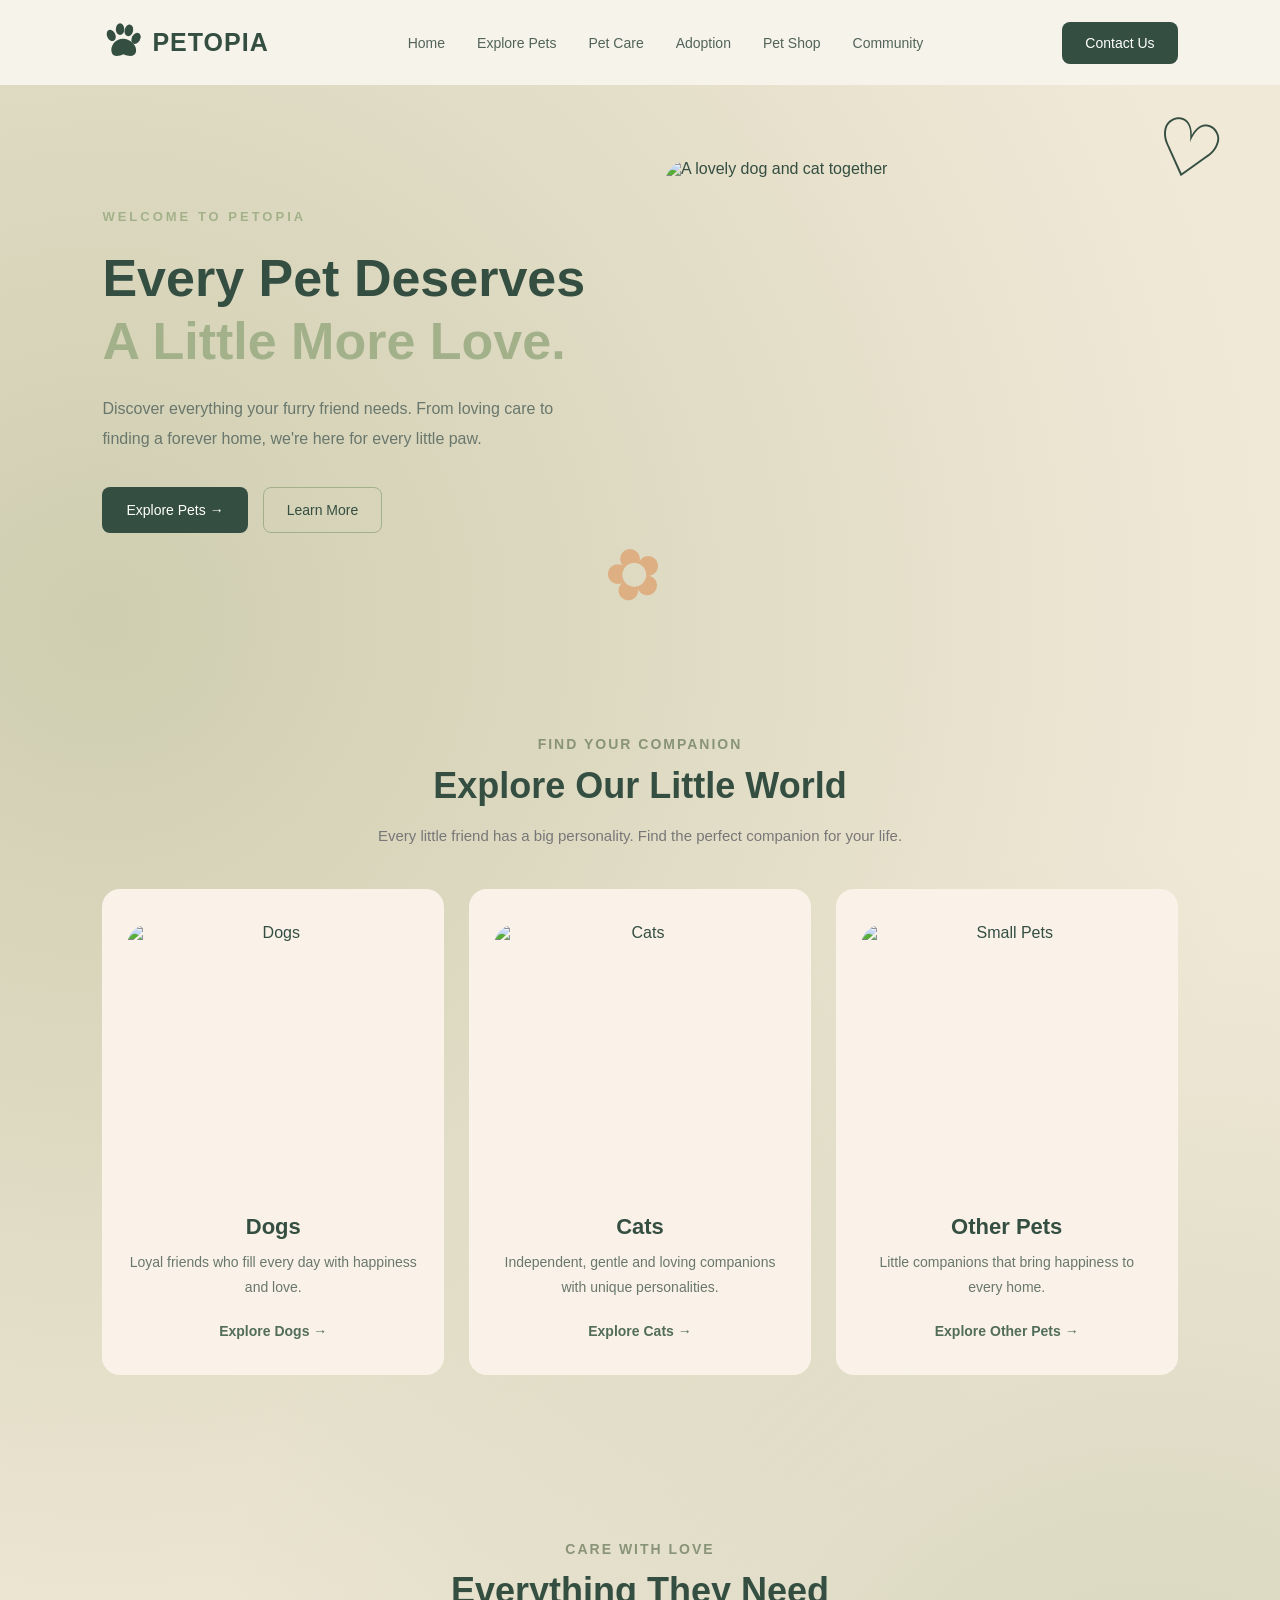
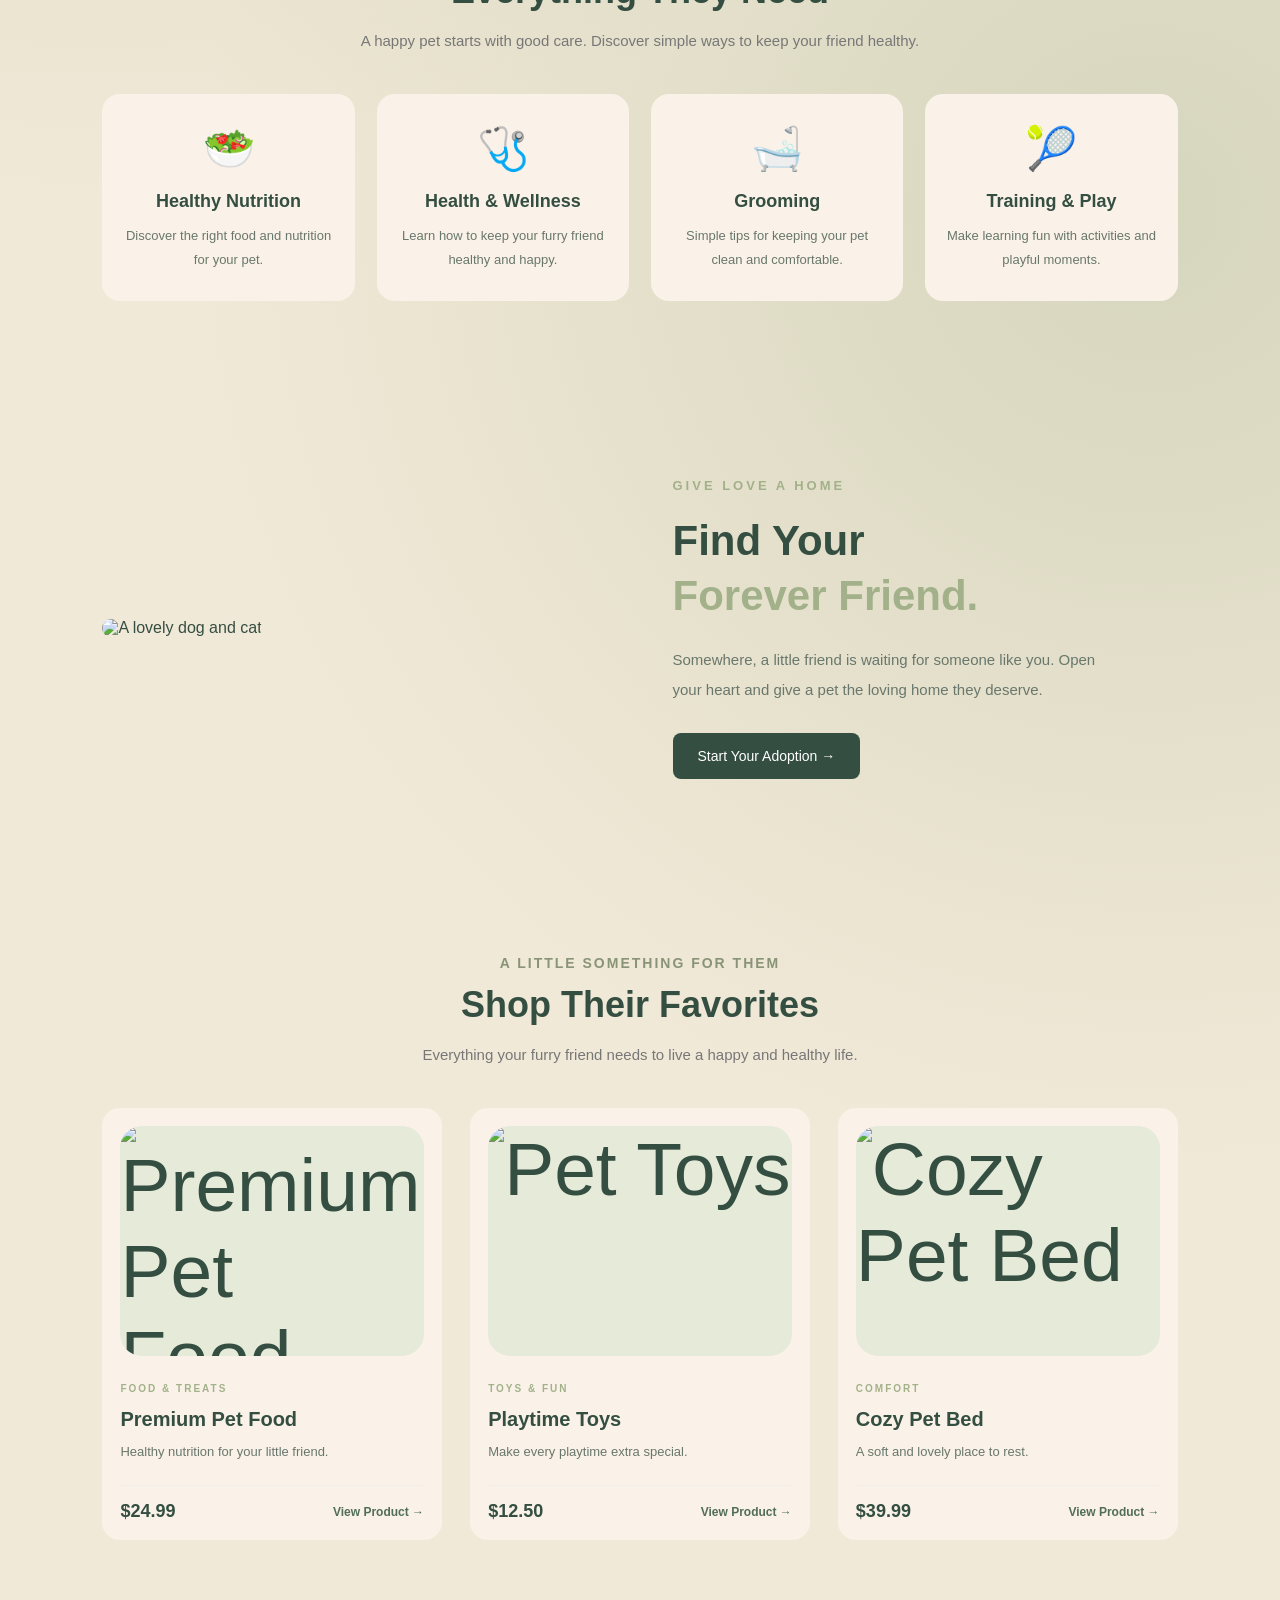
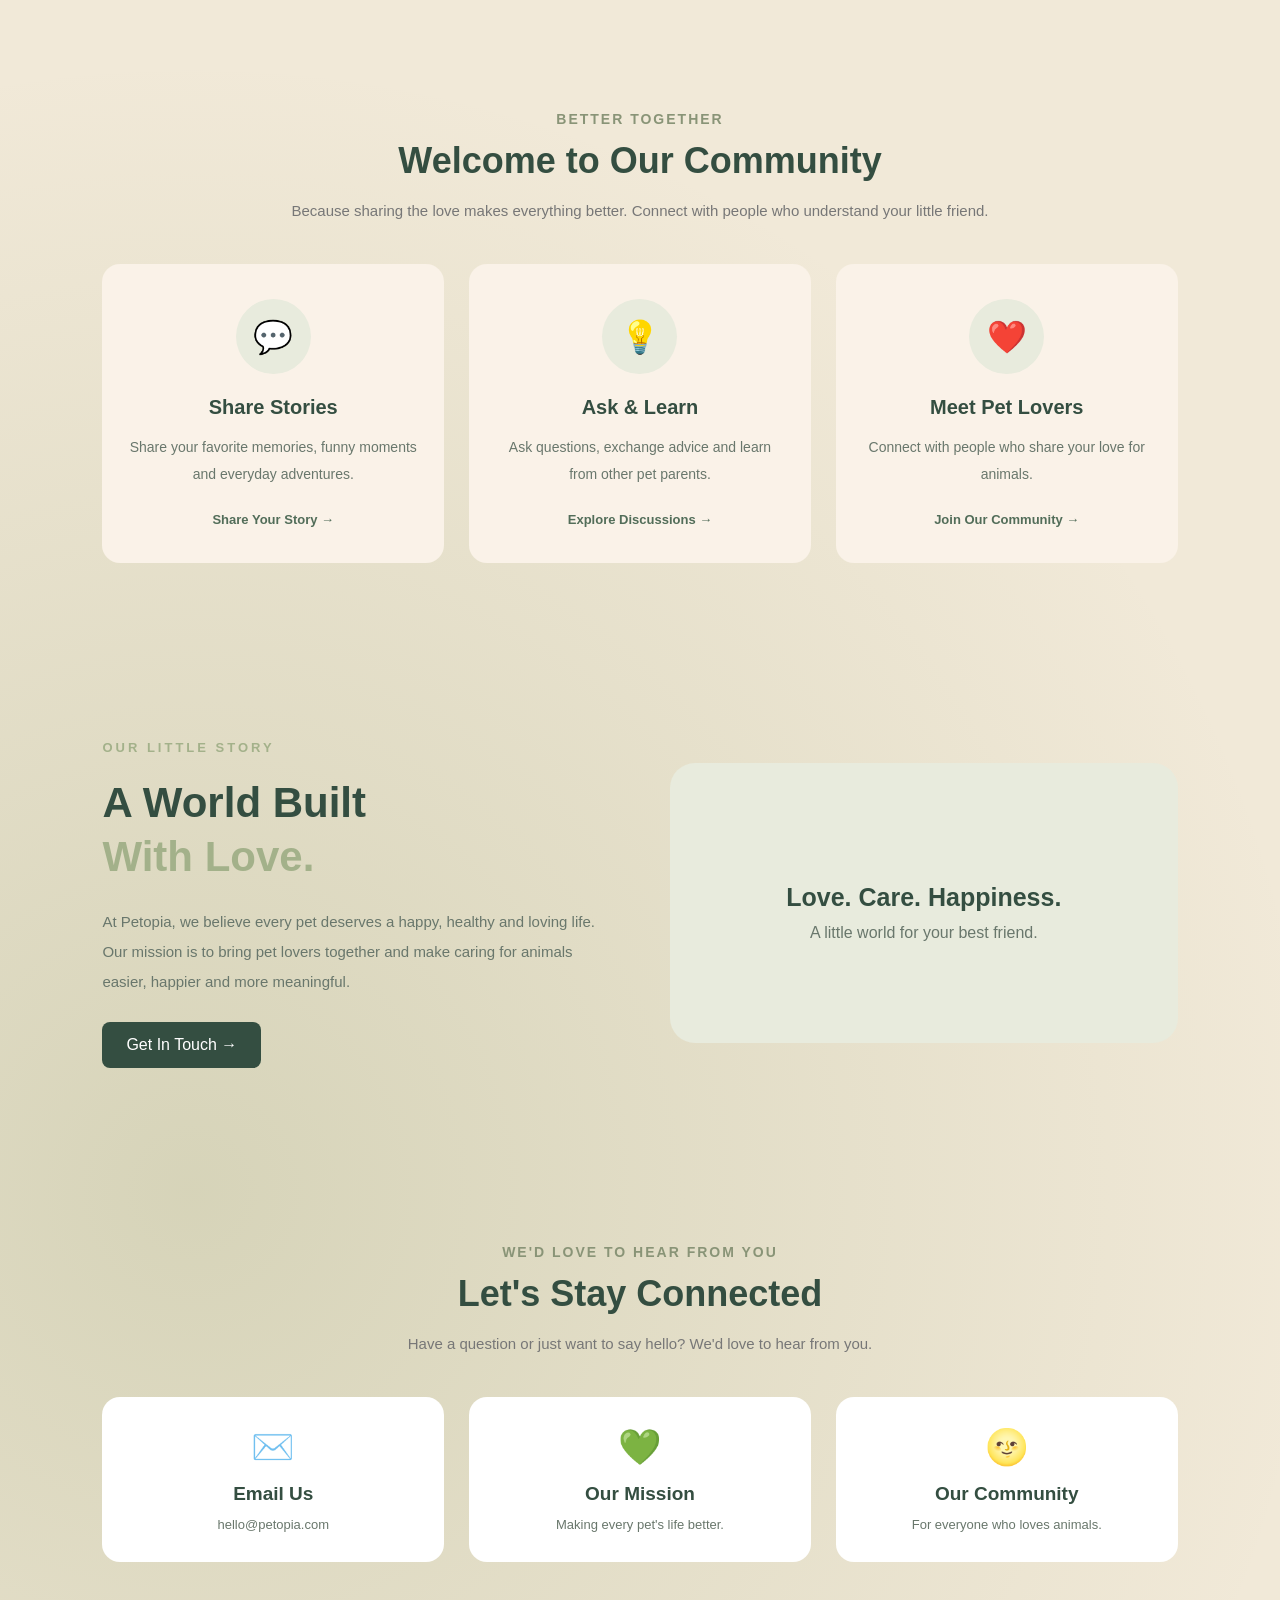
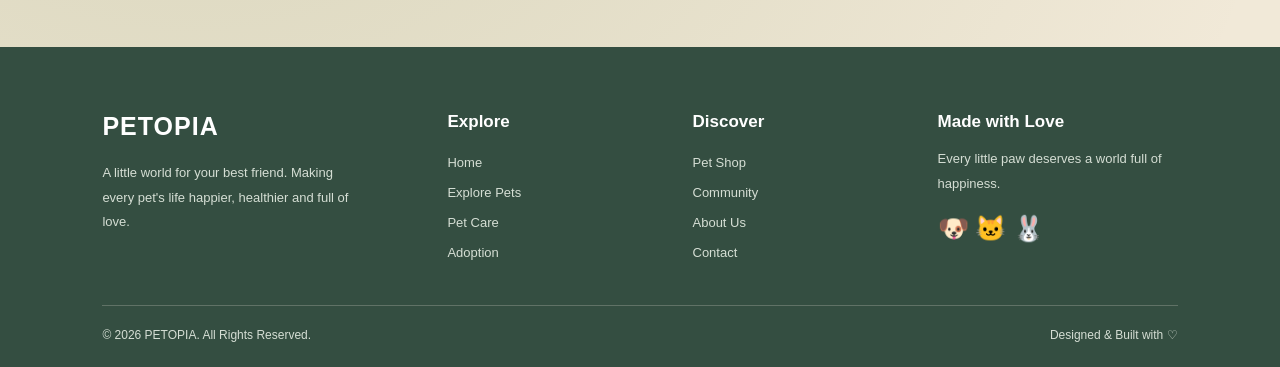
==== index.html @ 147defed "Add files via upload" ====
<!DOCTYPE html>
<html lang="en">

<head>
    <meta charset="UTF-8">
    <meta name="viewport" content="width=device-width, initial-scale=1.0">

    <title>Petopia | A World of Love</title>

    <link rel="stylesheet" href="style.css">
</head>

<body>

    <!-- HEADER -->
    <header class="header">

       <a href="index.html" class="logo">
    <span class="logo-icon">
        <svg viewBox="0 0 100 100" aria-hidden="true">
            <g fill="currentColor">
                <ellipse cx="22" cy="32" rx="10" ry="14" transform="rotate(-25 22 32)"/>
                <ellipse cx="43" cy="17" rx="10" ry="14"/>
                <ellipse cx="64" cy="20" rx="10" ry="14" transform="rotate(15 64 20)"/>
                <ellipse cx="81" cy="39" rx="10" ry="14" transform="rotate(30 81 39)"/>
                <path d="M50 40 C32 40 19 57 23 72 C26 84 40 82 51 77 C63 82 78 84 81 71 C84 56 68 40 50 40Z"/>
            </g>
        </svg>
    </span>
    <span>PETOPIA</span>
</a>

        <nav class="navbar">
            <a href="index.html">Home</a>
            <a href="explore.html">Explore Pets</a>
            <a href="care.html">Pet Care</a>
            <a href="adoption.html">Adoption</a>
            <a href="shop.html">Pet Shop</a>
            <a href="community.html">Community</a>
        </nav>

        <a href="#contact" class="contact-btn">
            Contact Us
        </a>

    </header>


    <!-- HERO SECTION -->
    <section class="hero">

        <div class="hero-content">

            <span class="subtitle">
                WELCOME TO PETOPIA
            </span>

            <h1>
                Every Pet Deserves
                <span>A Little More Love.</span>
            </h1>

            <p>
                Discover everything your furry friend needs.
                From loving care to finding a forever home,
                we're here for every little paw.
            </p>

            <div class="hero-buttons">

                <a href="explore.html" class="primary-btn">
                    Explore Pets →
                </a>

                <a href="#care" class="secondary-btn">
                    Learn More
                </a>

            </div>

        </div>

        <div class="hero-image">

            <img src="images/hero-pets.png"
                 alt="A lovely dog and cat together">

        </div>

    </section>
<!-- EXPLORE PETS SECTION -->

<section class="explore" id="explore">

    <div class="section-heading">

        <span class="subtitle">FIND YOUR COMPANION</span>

        <h2>Explore Our Little World</h2>

        <p>
            Every little friend has a big personality.
            Find the perfect companion for your life.
        </p>

    </div>


   <div class="pet-cards">

    <div class="pet-card">

        <img class="pet-card-image"
             src="images/dog1.jpeg"
             alt="Dogs">

        <h3>Dogs</h3>

        <p>
            Loyal friends who fill every day
            with happiness and love.
        </p>

        <a href="explore.html">Explore Dogs →</a>

    </div>


    <div class="pet-card">

        <img class="pet-card-image"
             src="images/cat1.jpeg"
             alt="Cats">

        <h3>Cats</h3>

        <p>
            Independent, gentle and loving
            companions with unique personalities.
        </p>

        <a href="explore.html">Explore Cats →</a>

    </div>


    <div class="pet-card">

        <img class="pet-card-image"
             src="images/rab1.jpeg"
             alt="Small Pets">

        <h3>Other Pets</h3>

        <p>
            Little companions that bring
            happiness to every home.
        </p>

        <a href="explore.html">Explore Other Pets →</a>

    </div>

</div>


</section>
<!-- PET CARE SECTION -->

<section class="pet-care" id="care">

    <div class="section-heading">

        <span class="subtitle">CARE WITH LOVE</span>

        <h2>Everything They Need</h2>

        <p>
            A happy pet starts with good care.
            Discover simple ways to keep your friend healthy.
        </p>

    </div>

    <div class="care-cards">

        <div class="care-card">
            <div class="care-icon">🥗</div>
            <h3>Healthy Nutrition</h3>
            <p>Discover the right food and nutrition for your pet.</p>
        </div>

        <div class="care-card">
            <div class="care-icon">🩺</div>
            <h3>Health & Wellness</h3>
            <p>Learn how to keep your furry friend healthy and happy.</p>
        </div>

        <div class="care-card">
            <div class="care-icon">🛁</div>
            <h3>Grooming</h3>
            <p>Simple tips for keeping your pet clean and comfortable.</p>
        </div>

        <div class="care-card">
            <div class="care-icon">🎾</div>
            <h3>Training & Play</h3>
            <p>Make learning fun with activities and playful moments.</p>
        </div>

    </div>

</section>
<!-- ADOPTION SECTION -->

<section class="adoption" id="adoption">

    <div class="adoption-image">

        <img src="images/adopt.png"
             alt="A lovely dog and cat">

    </div>

    <div class="adoption-content">

        <span class="subtitle">GIVE LOVE A HOME</span>

        <h2>
            Find Your
            <span>Forever Friend.</span>
        </h2>

        <p>
            Somewhere, a little friend is waiting
            for someone like you.

            Open your heart and give a pet
            the loving home they deserve.
        </p>

        <a href="#" class="adoption-btn">
            Start Your Adoption →
        </a>

    </div>

</section>
<!-- PET SHOP SECTION -->

<section class="pet-shop" id="shop">

    <div class="section-heading">

        <span class="subtitle">A LITTLE SOMETHING FOR THEM</span>

        <h2>Shop Their Favorites</h2>

        <p>
            Everything your furry friend needs
            to live a happy and healthy life.
        </p>

    </div>


    <div class="shop-cards">

        <div class="shop-card">

            <div class="product-image food">
    <img src="images/pet-food.jpeg" alt="Premium Pet Food">
</div>

            <span class="product-category">FOOD & TREATS</span>

            <h3>Premium Pet Food</h3>

            <p>Healthy nutrition for your little friend.</p>

            <div class="product-bottom">
                <span class="price">$24.99</span>
                <a href="#">View Product →</a>
            </div>

        </div>


        <div class="shop-card">

           <div class="product-image toys">
    <img src="images/prt-toy.jpeg" alt="Pet Toys">
</div>

            <span class="product-category">TOYS & FUN</span>

            <h3>Playtime Toys</h3>

            <p>Make every playtime extra special.</p>

            <div class="product-bottom">
                <span class="price">$12.50</span>
                <a href="#">View Product →</a>
            </div>

        </div>


        <div class="shop-card">

           <div class="product-image bed">
    <img src="images/pet-bed.jpeg" alt="Cozy Pet Bed">
</div>

            <span class="product-category">COMFORT</span>

            <h3>Cozy Pet Bed</h3>

            <p>A soft and lovely place to rest.</p>

            <div class="product-bottom">
                <span class="price">$39.99</span>
                <a href="#">View Product →</a>
            </div>

        </div>

    </div>

</section>
<!-- COMMUNITY SECTION -->

<section class="community" id="community">

    <div class="section-heading">

        <span class="subtitle">BETTER TOGETHER</span>

        <h2>Welcome to Our Community</h2>

        <p>
            Because sharing the love makes everything better.
            Connect with people who understand your little friend.
        </p>

    </div>


    <div class="community-cards">

        <div class="community-card">

            <div class="community-icon">💬</div>

            <h3>Share Stories</h3>

            <p>
                Share your favorite memories,
                funny moments and everyday adventures.
            </p>

            <a href="#">Share Your Story →</a>

        </div>


        <div class="community-card">

            <div class="community-icon">💡</div>

            <h3>Ask & Learn</h3>

            <p>
                Ask questions, exchange advice
                and learn from other pet parents.
            </p>

            <a href="#">Explore Discussions →</a>

        </div>


        <div class="community-card">

            <div class="community-icon">❤️</div>

            <h3>Meet Pet Lovers</h3>

            <p>
                Connect with people who share
                your love for animals.
            </p>

            <a href="#">Join Our Community →</a>

        </div>

    </div>

</section>
<!-- ABOUT SECTION -->

<section class="about" id="about">

    <div class="about-content">

        <span class="subtitle">OUR LITTLE STORY</span>

        <h2>
            A World Built
            <span>With Love.</span>
        </h2>

        <p>
            At Petopia, we believe every pet deserves
            a happy, healthy and loving life.

            Our mission is to bring pet lovers together
            and make caring for animals easier,
            happier and more meaningful.
        </p>

        <a href="#contact" class="about-btn">
            Get In Touch →
        </a>

    </div>

    <div class="about-decoration">

        <span></span>
        <h3>Love. Care. Happiness.</h3>
        <p>A little world for your best friend.</p>

    </div>

</section>


<!-- CONTACT SECTION -->

<section class="contact" id="contact">

    <div class="section-heading">

        <span class="subtitle">WE'D LOVE TO HEAR FROM YOU</span>

        <h2>Let's Stay Connected</h2>

        <p>
            Have a question or just want to say hello?
            We'd love to hear from you.
        </p>

    </div>

    <div class="contact-box">

        <div class="contact-item">
            <span>✉️</span>
            <h3>Email Us</h3>
            <p>hello@petopia.com</p>
        </div>

        <div class="contact-item">
            <span>💚</span>
            <h3>Our Mission</h3>
            <p>Making every pet's life better.</p>
        </div>

        <div class="contact-item">
            <span>🌝</span>
            <h3>Our Community</h3>
            <p>For everyone who loves animals.</p>
        </div>

    </div>

</section>
<!-- FOOTER -->

<footer class="footer">

    <div class="footer-content">

        <div class="footer-brand">

            <a href="index.html" class="footer-logo">
                 PETOPIA
            </a>

            <p>
                A little world for your best friend.
                Making every pet's life happier, healthier
                and full of love.
            </p>

        </div>


        <div class="footer-links">

            <h3>Explore</h3>

            <a href="index.html">Home</a>
            <a href="#explore">Explore Pets</a>
            <a href="#care">Pet Care</a>
            <a href="#adoption">Adoption</a>

        </div>


        <div class="footer-links">

            <h3>Discover</h3>

            <a href="#shop">Pet Shop</a>
            <a href="#community">Community</a>
            <a href="#about">About Us</a>
            <a href="#contact">Contact</a>

        </div>


        <div class="footer-message">

            <h3>Made with Love</h3>

            <p>
                Every little paw deserves
                a world full of happiness.
            </p>

            <span>🐶 🐱 🐰</span>

        </div>

    </div>


    <div class="footer-bottom">

        <p>
            © 2026 PETOPIA. All Rights Reserved.
        </p>

        <p>
            Designed & Built with ♡
        </p>

    </div>

</footer>
</body>
</html>
---- style.css ----
/* GENERAL SETTINGS */

* {
    margin: 0;
    padding: 0;
    box-sizing: border-box;
}

html {
    scroll-behavior: smooth;
}

body {
    font-family: Arial, sans-serif;
    background-color: #F6F3EB;
    color: #344E41;
}


/* HEADER */

.header {
    width: 100%;
    height: 85px;
    padding: 0 8%;
    display: flex;
    align-items: center;
    justify-content: space-between;
    background-color: #F6F3EB;
}

.logo {
    display: flex;
    align-items: center;
    gap: 8px;
    text-decoration: none;
    color: #344E41;
    font-size: 25px;
    font-weight: bold;
    letter-spacing: 1px;
}

.logo-icon {
    font-size: 27px;
}

.navbar {
    display: flex;
    gap: 32px;
}

.navbar a {
    text-decoration: none;
    color: #526357;
    font-size: 14px;
    transition: 0.3s;
}

.navbar a:hover {
    color: #A3B18A;
}

.contact-btn {
    text-decoration: none;
    background-color: #344E41;
    color: white;
    padding: 13px 23px;
    border-radius: 8px;
    font-size: 14px;
    transition: 0.3s;
}

.contact-btn:hover {
    background-color: #526D59;
}


/* HERO SECTION */

.hero {
    min-height: 570px;
    padding: 65px 8%;
    display: flex;
    align-items: center;
    justify-content: space-between;
    gap: 50px;
}

.hero-content {
    flex: 1;
}

.subtitle {
    color: #A3B18A;
    font-size: 13px;
    font-weight: bold;
    letter-spacing: 3px;
}

.hero h1 {
    font-size: 52px;
    line-height: 1.2;
    margin-top: 22px;
    max-width: 580px;
}

.hero h1 span {
    display: block;
    color: #A3B18A;
}

.hero-content p {
    color: #69776C;
    font-size: 16px;
    line-height: 1.9;
    max-width: 470px;
    margin-top: 22px;
}

.hero-buttons {
    display: flex;
    align-items: center;
    gap: 15px;
    margin-top: 32px;
}

.primary-btn {
    text-decoration: none;
    background-color: #344E41;
    color: white;
    padding: 15px 24px;
    border-radius: 8px;
    font-size: 14px;
}

.secondary-btn {
    text-decoration: none;
    color: #344E41;
    border: 1px solid #A3B18A;
    padding: 14px 23px;
    border-radius: 8px;
    font-size: 14px;
}

.hero-image {
    flex: 1;
}

.hero-image img {
    width: 100%;
    height: 420px;
    object-fit: cover;
    border-radius: 24px;
}
/* EXPLORE PETS SECTION */

.explore {
    padding: 80px 8%;
    background-color: #FFFFFF;
}

.section-heading {
    text-align: center;
    margin-bottom: 50px;
}

.section-heading h2 {
    font-size: 36px;
    margin-top: 15px;
    color: #344E41;
}

.section-heading p {
    color: #69776C;
    margin-top: 15px;
    font-size: 15px;
    line-height: 1.8;
}

.pet-cards {
    display: flex;
    gap: 25px;
    justify-content: center;
}

.pet-card {
    flex: 1;
    background-color: #F6F3EB;
    padding: 35px 25px;
    border-radius: 18px;
    text-align: center;
    transition: 0.3s;
}

.pet-card:hover {
    transform: translateY(-8px);
}

.pet-icon {
    font-size: 55px;
    margin-bottom: 20px;
}

.pet-card h3 {
    font-size: 23px;
    color: #344E41;
    margin-bottom: 15px;
}

.pet-card p {
    color: #69776C;
    font-size: 14px;
    line-height: 1.8;
    margin-bottom: 22px;
}

.pet-card a {
    color: #526D59;
    text-decoration: none;
    font-weight: bold;
    font-size: 14px;
}
/* PET CARE SECTION */

.pet-care {
    padding: 85px 8%;
    background-color: #F6F3EB;
}

.care-cards {
    display: grid;
    grid-template-columns: repeat(4, 1fr);
    gap: 22px;
}

.care-card {
    background-color: #FFFFFF;
    padding: 30px 20px;
    border-radius: 18px;
    text-align: center;
    transition: 0.3s;
}

.care-card:hover {
    transform: translateY(-7px);
}

.care-icon {
    font-size: 42px;
    margin-bottom: 18px;
}

.care-card h3 {
    font-size: 18px;
    color: #344E41;
    margin-bottom: 12px;
}

.care-card p {
    color: #69776C;
    font-size: 13px;
    line-height: 1.8;
}
/* ADOPTION SECTION */

.adoption {
    padding: 90px 8%;
    display: flex;
    align-items: center;
    gap: 65px;
    background-color: #FFFFFF;
}

.adoption-image {
    flex: 1;
}

.adoption-image img {
    width: 100%;
    height: 420px;
    object-fit: cover;
    border-radius: 24px;
}

.adoption-content {
    flex: 1;
}

.adoption-content h2 {
    font-size: 42px;
    line-height: 1.3;
    margin-top: 20px;
    color: #344E41;
}

.adoption-content h2 span {
    display: block;
    color: #A3B18A;
}

.adoption-content p {
    color: #69776C;
    font-size: 15px;
    line-height: 2;
    margin-top: 22px;
    max-width: 450px;
}

.adoption-btn {
    display: inline-block;
    margin-top: 28px;
    padding: 15px 25px;
    background-color: #344E41;
    color: white;
    text-decoration: none;
    border-radius: 8px;
    font-size: 14px;
    transition: 0.3s;
}

.adoption-btn:hover {
    background-color: #526D59;
}
/* PET SHOP SECTION */

.pet-shop {
    padding: 85px 8%;
    background-color: #F6F3EB;
}

.shop-cards {
    display: grid;
    grid-template-columns: repeat(3, 1fr);
    gap: 28px;
}

.shop-card {
    background-color: #FFFFFF;
    padding: 18px;
    border-radius: 18px;
    transition: 0.3s;
}

.shop-card:hover {
    transform: translateY(-7px);
}

.product-image {
    height: 220px;
    border-radius: 13px;
    display: flex;
    align-items: center;
    justify-content: center;
    font-size: 75px;
    margin-bottom: 22px;
}

.food {
    background-color: #E8EBDD;
}

.toy {
    background-color: #F4E7D8;
}

.bed {
    background-color: #E9E8DF;
}

.product-category {
    font-size: 10px;
    letter-spacing: 2px;
    color: #A3B18A;
    font-weight: bold;
}

.shop-card h3 {
    color: #344E41;
    font-size: 20px;
    margin-top: 12px;
}

.shop-card p {
    color: #69776C;
    font-size: 13px;
    margin-top: 10px;
    line-height: 1.7;
}

.product-bottom {
    display: flex;
    align-items: center;
    justify-content: space-between;
    margin-top: 22px;
    padding-top: 15px;
    border-top: 1px solid #EEEEEA;
}

.price {
    color: #344E41;
    font-size: 18px;
    font-weight: bold;
}

.product-bottom a {
    color: #526D59;
    text-decoration: none;
    font-size: 12px;
    font-weight: bold;
}
/* COMMUNITY SECTION */

.community {
    padding: 85px 8%;
    background-color: #FFFFFF;
}

.community-cards {
    display: grid;
    grid-template-columns: repeat(3, 1fr);
    gap: 25px;
}

.community-card {
    background-color: #F6F3EB;
    padding: 35px 25px;
    border-radius: 18px;
    text-align: center;
    transition: 0.3s;
}

.community-card:hover {
    transform: translateY(-8px);
}

.community-icon {
    width: 75px;
    height: 75px;
    background-color: #E8EBDD;
    border-radius: 50%;
    display: flex;
    align-items: center;
    justify-content: center;
    font-size: 32px;
    margin: 0 auto 22px;
}

.community-card h3 {
    color: #344E41;
    font-size: 20px;
    margin-bottom: 15px;
}

.community-card p {
    color: #69776C;
    font-size: 14px;
    line-height: 1.9;
    margin-bottom: 22px;
}

.community-card a {
    color: #526D59;
    text-decoration: none;
    font-size: 13px;
    font-weight: bold;
}
/* ABOUT SECTION */

.about {
    padding: 90px 8%;
    display: flex;
    align-items: center;
    justify-content: space-between;
    gap: 60px;
    background-color: #FFFFFF;
}

.about-content {
    flex: 1;
}

.about-content h2 {
    font-size: 42px;
    line-height: 1.3;
    margin-top: 20px;
    color: #344E41;
}

.about-content h2 span {
    display: block;
    color: #A3B18A;
}

.about-content p {
    color: #69776C;
    font-size: 15px;
    line-height: 2;
    margin-top: 22px;
    max-width: 500px;
}

.about-btn {
    display: inline-block;
    margin-top: 25px;
    padding: 14px 24px;
    background-color: #344E41;
    color: white;
    text-decoration: none;
    border-radius: 8px;
}

.about-decoration {
    flex: 1;
    min-height: 280px;
    background-color: #E8EBDD;
    border-radius: 25px;
    display: flex;
    flex-direction: column;
    align-items: center;
    justify-content: center;
    text-align: center;
}

.about-decoration span {
    font-size: 75px;
}

.about-decoration h3 {
    color: #344E41;
    font-size: 25px;
    margin-top: 20px;
}

.about-decoration p {
    color: #69776C;
    margin-top: 12px;
}


/* CONTACT SECTION */

.contact {
    padding: 85px 8%;
    background-color: #F6F3EB;
}

.contact-box {
    display: grid;
    grid-template-columns: repeat(3, 1fr);
    gap: 25px;
}

.contact-item {
    background-color: #FFFFFF;
    padding: 30px 20px;
    text-align: center;
    border-radius: 18px;
}

.contact-item span {
    font-size: 35px;
}

.contact-item h3 {
    color: #344E41;
    margin-top: 15px;
    font-size: 19px;
}

.contact-item p {
    color: #69776C;
    font-size: 13px;
    margin-top: 12px;
}
/* FOOTER */

.footer {
    background-color: #344E41;
    color: #F6F3EB;
    padding: 65px 8% 25px;
}

.footer-content {
    display: grid;
    grid-template-columns: 1.5fr 1fr 1fr 1.2fr;
    gap: 45px;
    padding-bottom: 45px;
}

.footer-logo {
    color: #FFFFFF;
    text-decoration: none;
    font-size: 25px;
    font-weight: bold;
    letter-spacing: 1px;
}

.footer-brand p {
    color: #D5DED4;
    font-size: 13px;
    line-height: 1.9;
    margin-top: 20px;
    max-width: 260px;
}

.footer-links {
    display: flex;
    flex-direction: column;
    gap: 15px;
}

.footer-links h3,
.footer-message h3 {
    font-size: 17px;
    margin-bottom: 8px;
    color: #FFFFFF;
}

.footer-links a {
    color: #D5DED4;
    text-decoration: none;
    font-size: 13px;
    transition: 0.3s;
}

.footer-links a:hover {
    color: #A3B18A;
}

.footer-message p {
    color: #D5DED4;
    font-size: 13px;
    line-height: 1.9;
    margin-top: 15px;
}

.footer-message span {
    display: block;
    font-size: 25px;
    margin-top: 18px;
}

.footer-bottom {
    border-top: 1px solid #607266;
    padding-top: 22px;
    display: flex;
    justify-content: space-between;
    gap: 15px;
    color: #D5DED4;
    font-size: 12px;
}
/* =========================
   RESPONSIVE DESIGN
========================= */

/* TABLET */
@media (max-width: 992px) {

    .header {
        padding: 0 5%;
    }

    .navbar {
        gap: 14px;
    }

    .navbar a {
        font-size: 13px;
    }

    .hero,
    .adoption,
    .about {
        padding-left: 5%;
        padding-right: 5%;
        gap: 30px;
    }

    .hero h1 {
        font-size: 40px;
    }

    .adoption-content h2,
    .about-content h2 {
        font-size: 36px;
    }

    .pet-cards {
        display: grid;
        grid-template-columns: repeat(2, 1fr);
    }

    .care-cards {
        grid-template-columns: repeat(2, 1fr);
    }

    .shop-cards,
    .community-cards,
    .contact-box {
        grid-template-columns: repeat(2, 1fr);
    }

    .footer-content {
        grid-template-columns: repeat(2, 1fr);
    }
}


/* MOBILE */
@media (max-width: 600px) {

    .header {
        height: auto;
        padding: 20px 6%;
        flex-wrap: wrap;
        gap: 18px;
    }

    .logo {
        font-size: 22px;
    }

    .navbar {
        order: 3;
        width: 100%;
        justify-content: center;
        flex-wrap: wrap;
        gap: 14px 18px;
    }

    .navbar a {
        font-size: 12px;
    }

    .contact-btn {
        padding: 10px 14px;
        font-size: 12px;
    }

    .hero {
        flex-direction: column;
        padding: 45px 6%;
        gap: 30px;
        text-align: center;
    }

    .hero h1 {
        font-size: 36px;
    }

    .hero-content p {
        margin-left: auto;
        margin-right: auto;
    }

    .hero-buttons {
        justify-content: center;
        flex-wrap: wrap;
    }

    .hero-image,
    .hero-content {
        width: 100%;
    }

    .hero-image img {
        height: 300px;
    }

    .explore,
    .pet-care,
    .pet-shop,
    .community,
    .contact {
        padding: 60px 6%;
    }

    .section-heading {
        margin-bottom: 35px;
    }

    .section-heading h2 {
        font-size: 28px;
    }

    .section-heading p {
        font-size: 13px;
    }

    .pet-cards,
    .care-cards,
    .shop-cards,
    .community-cards,
    .contact-box {
        display: grid;
        grid-template-columns: 1fr;
    }

    .pet-card,
    .care-card,
    .shop-card,
    .community-card {
        width: 100%;
    }

    .adoption,
    .about {
        flex-direction: column;
        padding: 60px 6%;
        gap: 35px;
        text-align: center;
    }

    .adoption-image,
    .adoption-content,
    .about-content,
    .about-decoration {
        width: 100%;
    }

    .adoption-image img {
        height: 300px;
    }

    .adoption-content h2,
    .about-content h2 {
        font-size: 34px;
    }

    .adoption-content p,
    .about-content p {
        margin-left: auto;
        margin-right: auto;
    }

    .about-decoration {
        min-height: 230px;
    }

    .footer {
        padding: 50px 6% 22px;
    }

    .footer-content {
        grid-template-columns: 1fr 1fr;
        gap: 35px 20px;
    }

    .footer-bottom {
        flex-direction: column;
        text-align: center;
    }
}
/* =========================
   EXPLORE PAGE
========================= */

.explore-hero {
    display: flex;
    align-items: center;
    justify-content: space-between;
    gap: 45px;
    padding: 75px 8%;
    background: #F6F3EB;
}

.explore-hero-content {
    flex: 1;
}

.explore-hero-content span,
.section-heading span {
    color: #899477;
    font-size: 14px;
    font-weight: 600;
    letter-spacing: 2px;
}

.explore-hero-content h1 {
    color: #344E41;
    font-size: 52px;
    line-height: 1.15;
    margin: 18px 0;
}

.explore-hero-content p {
    color: #666;
    font-size: 16px;
    line-height: 1.8;
    max-width: 450px;
}

.explore-btn {
    display: inline-block;
    background: #344E41;
    color: white;
    text-decoration: none;
    padding: 14px 25px;
    border-radius: 30px;
    margin-top: 25px;
}

.explore-hero-image {
    flex: 1.2;
}

.explore-hero-image img {
    width: 100%;
    height: 390px;
    object-fit: cover;
    border-radius: 45% 45% 20px 20px;
}


/* CATEGORIES */

.explore-categories,
.featured-pets {
    padding: 70px 8%;
}

.section-heading {
    text-align: center;
    margin-bottom: 40px;
}

.section-heading h2 {
    color: #344E41;
    font-size: 36px;
    margin: 12px 0;
}

.section-heading p {
    color: #777;
}

.explore-category-grid {
    display: grid;
    grid-template-columns: repeat(3, 1fr);
    gap: 25px;
}

.explore-category-card {
    background: #F6F3EB;
    border: 1px solid #e9e1d3;
    border-radius: 22px;
    overflow: hidden;
    transition: 0.3s;
}

.explore-category-card:hover,
.featured-pet-card:hover {
    transform: translateY(-7px);
}

.explore-category-card img {
    width: 100%;
    height: 230px;
    object-fit: cover;
}

.category-info {
    padding: 20px;
}

.category-info h3 {
    color: #344E41;
    font-size: 22px;
    margin-bottom: 8px;
}

.category-info p {
    color: #777;
    line-height: 1.6;
}


/* FEATURED PETS */

.featured-pets {
    background: #FAF8F2;
}

.featured-pet-grid {
    display: grid;
    grid-template-columns: repeat(4, 1fr);
    gap: 22px;
}

.featured-pet-card {
    background: #fff;
    border: 1px solid #e9e1d3;
    border-radius: 20px;
    overflow: hidden;
    transition: 0.3s;
    text-align: center;
}

.featured-pet-card img {
    width: 100%;
    height: 210px;
    object-fit: cover;
}

.featured-pet-info {
    padding: 18px 12px;
}

.featured-pet-info h3 {
    color: #344E41;
    font-size: 17px;
    margin-bottom: 8px;
}

.featured-pet-info p {
    color: #888;
    font-size: 13px;
    margin-bottom: 15px;
}

.featured-pet-info a {
    display: inline-block;
    color: #344E41;
    border: 1px solid #344E41;
    padding: 9px 20px;
    border-radius: 25px;
    text-decoration: none;
    font-size: 13px;
    transition: 0.3s;
}

.featured-pet-info a:hover {
    background: #344E41;
    color: white;
}


/* ADOPTION BANNER */

.explore-adoption-banner {
    position: relative;
    margin: 20px 8% 70px;
    min-height: 300px;
    border-radius: 28px;
    overflow: hidden;
}

.explore-adoption-banner img {
    position: absolute;
    width: 100%;
    height: 100%;
    object-fit: cover;
}

.banner-content {
    position: relative;
    z-index: 1;
    min-height: 300px;
    display: flex;
    flex-direction: column;
    align-items: flex-end;
    justify-content: center;
    padding: 35px;
    text-align: right;
    background: linear-gradient(
        90deg,
        transparent 15%,
        rgba(246, 243, 235, 0.92) 65%
    );
}

.banner-content h2 {
    color: #344E41;
    font-size: 32px;
}

.banner-content p {
    color: #555;
    margin: 12px 0 20px;
}

.banner-content a {
    background: #344E41;
    color: white;
    text-decoration: none;
    padding: 12px 22px;
    border-radius: 25px;
}


/* EXPLORE RESPONSIVE */

@media (max-width: 992px) {

    .explore-hero {
        padding: 55px 5%;
    }

    .explore-hero-content h1 {
        font-size: 40px;
    }

    .featured-pet-grid {
        grid-template-columns: repeat(2, 1fr);
    }
}

@media (max-width: 600px) {

    .explore-hero {
        flex-direction: column;

        padding: 45px 6%;

        text-align: center;

    }

    .explore-hero-content h1 {

        font-size: 36px;

    }

    .explore-hero-content p {

        margin: auto;

    }

    .explore-hero-image img {

        height: 280px;

    }

    .explore-categories,

    .featured-pets {

        padding: 55px 6%;

    }

    .section-heading h2 {

        font-size: 28px;

    }

    .explore-category-grid,

    .featured-pet-grid {

        grid-template-columns: 1fr;

    }

    .explore-category-card img {

        height: 240px;

    }

    .featured-pet-card img {

        height: 250px;

    }

    .explore-adoption-banner {

        margin: 10px 6% 50px;

    }

    .banner-content {

        align-items: center;

        text-align: center;

        padding: 25px;

        background: rgba(246, 243, 235, 0.83);

    }

    .banner-content h2 {

        font-size: 25px;

    }

}
/* =========================
   EXPLORE HERO NEW DESIGN
========================= */

.explore-hero {
    flex-direction: row-reverse;
    background:
        radial-gradient(circle at 10% 20%, #e5eadb 0%, transparent 25%),
        #F6F3EB;
    padding: 85px 8%;
    gap: 65px;
}

.explore-hero-content {
    text-align: left;
    position: relative;
    z-index: 2;
}

.explore-hero-content h1 {
    font-size: 54px;
    max-width: 500px;
    line-height: 1.15;
}

.explore-hero-content p {
    font-size: 16px;
    line-height: 1.9;
}

.explore-hero-image {
    flex: 1;
    position: relative;
    padding: 15px;
}

.explore-hero-image img {
    width: 100%;
    height: 430px;
    object-fit: cover;

    border-radius:
        48% 52% 62% 38% /
        42% 40% 60% 58%;

    box-shadow: 0 18px 45px rgba(52, 78, 65, 0.15);
    border: 8px solid #fff;
}

/* Decorative cloud-like shapes */

.explore-hero-image::before {
    content: "";
    position: absolute;
    width: 120px;
    height: 120px;
    background: #A3B18A;
    opacity: 0.45;
    border-radius: 50%;
    top: 0;
    right: 0;
    z-index: 0;
}

.explore-hero-image::after {
    content: "";
    position: absolute;
    font-size: 48px;
    bottom: 5px;
    left: 0;
    transform: rotate(-20deg);
}

/* MOBILE */

@media (max-width: 600px) {

    .explore-hero {
        flex-direction: column;
        padding: 50px 6%;
        gap: 30px;
    }

    .explore-hero-content {
        text-align: center;
    }

    .explore-hero-content h1 {
        font-size: 36px;
        margin-left: auto;
        margin-right: auto;
    }

    .explore-hero-image img {
        height: 290px;
    }
}
/* HOME PET CATEGORY IMAGES */

.pet-card {
    overflow: hidden;
    text-align: center;
}

.pet-card-image {
    width: 100%;
    height: 220px;
    object-fit: cover;
    display: block;
    border-radius: 22px;
    margin-bottom: 20px;
}

.pet-card h3 {
    color: #344E41;
    font-size: 22px;
    margin-bottom: 10px;
}
/* PET SHOP PRODUCT PHOTOS */

.product-image {
    width: 100%;
    height: 230px;
    overflow: hidden;
    border-radius: 22px;
    background-color: #E5EAD9;
}

.product-image img {
    width: 100%;
    height: 100%;
    object-fit: cover;
    display: block;
    transition: transform 0.4s ease;
}

.shop-card:hover .product-image img {
    transform: scale(1.06);
}
/* BETTER PET CATEGORY IMAGE FRAMING */

.pet-card-image {
    width: 100%;
    height: 270px;
    object-fit: cover;
    object-position: center 35%;
    display: block;
    border-radius: 22px;
    margin-bottom: 20px;
}
/* PETOPIA CUSTOM LOGO PAW */

.logo-icon {
    display: inline-flex;
    align-items: center;
    justify-content: center;
    width: 42px;
    height: 42px;
    color: #344E41;
    flex-shrink: 0;
}

.logo-icon svg {
    width: 100%;
    height: 100%;
    display: block;
}

/* PETOPIA - MAXIMALIST HOME HERO */

.hero-image {
    position: relative;
    isolation: isolate;
    overflow: visible !important;
}

/* Decorative Heart */
.hero-image::before {
    content: "♡";
    position: absolute;
    z-index: 5;
    top: -55px;
    right: -45px;
    font-size: 78px;
    color: #344E41;
    transform: rotate(15deg);
    pointer-events: none;
}

/* Decorative Flower */
.hero-image::after {
    content: "✿";
    position: absolute;
    z-index: 5;
    bottom: -35px;
    left: -60px;
    font-size: 70px;
    color: #DDAF83;
    transform: rotate(-15deg);
    pointer-events: none;
}

/* Original rectangular image */
.hero-image img {
    width: 100%;
    border-radius: 24px !important;
    outline: none !important;
    object-fit: cover;
    display: block;
}
/* ==================================
   PETOPIA - WARM MAXIMALIST PALETTE
================================== */

:root {
    --warm-cream: #F4E6D5;
    --soft-cream: #FAF2E8;
    --terracotta: #D99B70;
    --butter-yellow: #E8C98F;
    --olive-green: #87945C;
    --sage-green: #A3B18A;
    --forest-green: #344E41;
}
}

/* Warm background */
body {
    background-color: var(--warm-cream);
    background-image:
        radial-gradient(
            circle at 8% 12%,
            rgba(217, 155, 112, 0.16),
            transparent 22%
        ),
        radial-gradient(
            circle at 90% 35%,
            rgba(232, 201, 143, 0.20),
            transparent 24%
        ),
        radial-gradient(
            circle at 15% 80%,
            rgba(163, 177, 138, 0.15),
            transparent 23%
        );
    color: var(--forest-green);
}

/* Warm section backgrounds */
.explore,
.pet-care,
.pet-shop,
.community,
.contact {
    background-color: transparent;
}

/* Softer and warmer cards */
.pet-card,
.care-card,
.shop-card,
.community-card {
    background-color: var(--soft-cream);
    border-color: rgba(217, 155, 112, 0.28);
}
/* PETOPIA - OLIVE GREEN BACKGROUND FIX */

body {
    background-color: #F1E9D8 !important;

    background-image:
        radial-gradient(
            circle at 8% 12%,
            rgba(135, 148, 92, 0.32),
            transparent 25%
        ),
        radial-gradient(
            circle at 90% 35%,
            rgba(163, 177, 138, 0.35),
            transparent 27%
        ),
        radial-gradient(
            circle at 15% 85%,
            rgba(135, 148, 92, 0.25),
            transparent 25%
        ) !important;
}

/* Remove old pink background colors */
.hero,
.explore,
.pet-care,
.pet-shop,
.community,
.adoption,
.about,
.contact {
    background-color: transparent !important;
}
/* =====================================
   PETOPIA - EXPLORE MAXIMALIST HERO
===================================== */

.explore-hero {
    overflow: visible !important;
}

.explore-hero-image {
    position: relative;
    isolation: isolate;
    overflow: visible !important;
}

/* Keep the original image shape */
.explore-hero-image img {
    position: relative;
    z-index: 1;
    display: block;
    width: 100%;
    border-radius: 50%;
}

/* General decoration style */
.explore-decor {
    position: absolute;
    z-index: 3;
    pointer-events: none;
    line-height: 1;
}

/* Big olive heart */
.decor-heart {
    top: -48px;
    right: -35px;
    font-size: 75px;
    color: #344E41;
    transform: rotate(15deg);
}

/* Terracotta flower */
.decor-flower {
    bottom: -35px;
    left: -45px;
    font-size: 72px;
    color: #D99B70;
    transform: rotate(-15deg);
}

/* Olive star */
.decor-star {
    top: 12%;
    left: -55px;
    font-size: 48px;
    color: #87945C;
}

/* Botanical leaves */
.decor-leaf {
    top: -55px;
    left: 18%;
    font-size: 75px;
    color: #87945C;
    transform: rotate(-35deg);
}

/* Small dark green heart */
.decor-small-heart {
    bottom: 12%;
    right: -45px;
    font-size: 38px;
    color: #D99B70;
    transform: rotate(15deg);
}

/* Second flower */
.decor-flower-two {
    top: 40%;
    right: -75px;
    font-size: 45px;
    color: #A3B18A;
}

/* Tiny sparkle */
.decor-sparkle {
    bottom: -45px;
    right: 20%;
    font-size: 40px;
    color: #87945C;
}

/* Extra leaves */
.decor-leaf-two {
    bottom: 18%;
    left: -65px;
    font-size: 65px;
    color: #A3B18A;
    transform: rotate(35deg);
}/* EXPLORE HERO - DECORATION REFINEMENT */

/* More natural leaf placement */
.decor-leaf {
    top: -65px;
    left: 10%;
    font-size: 68px;
    color: #87945C;
    transform: rotate(-25deg);
}

/* Move the flower away from the image */
.decor-flower {
    bottom: -48px;
    left: 50px;
    font-size: 66px;
}

/* Move the small flower away from the text */
.decor-flower-two {
    top: 52%;
    right: -60px;
    font-size: 38px;
}

/* Bring the bottom sparkle closer */
.decor-sparkle {
    bottom: -48px;
    right: 40%;
    font-size: 32px;
}

/* Softer olive decorative circle */
.explore-hero-image::before {
    content: "";
    position: absolute;
    z-index: 0;
    width: 145px;
    height: 145px;
    top: -25px;
    right: -15px;
    border-radius: 50%;
    background: #A3B18A;
    opacity: 0.45;
    pointer-events: none;
}
/* EXPLORE - CLOUD SHAPED IMAGE */

.explore-hero-image img {
    width: 100%;
    height: auto;
    display: block;
    object-fit: cover;

    border-radius:
        42% 58% 52% 48% /
        48% 42% 58% 52%;
}
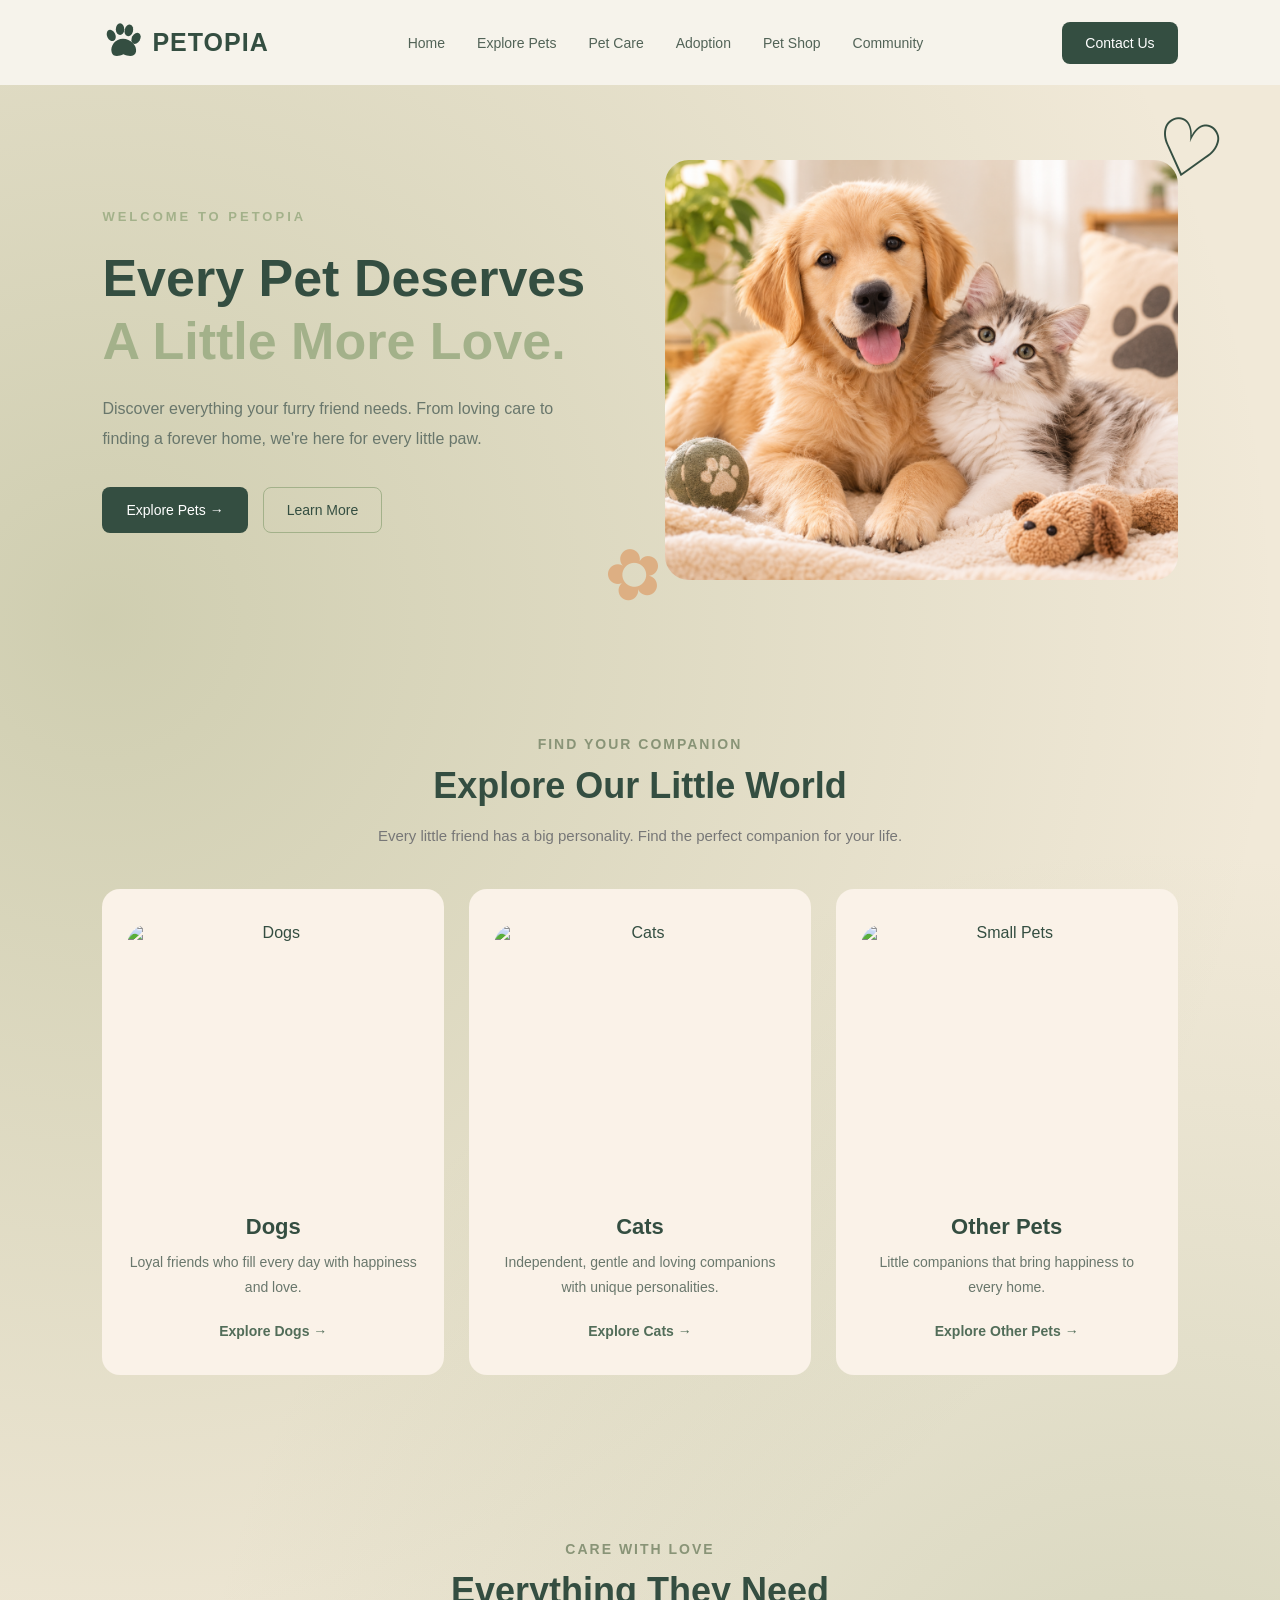
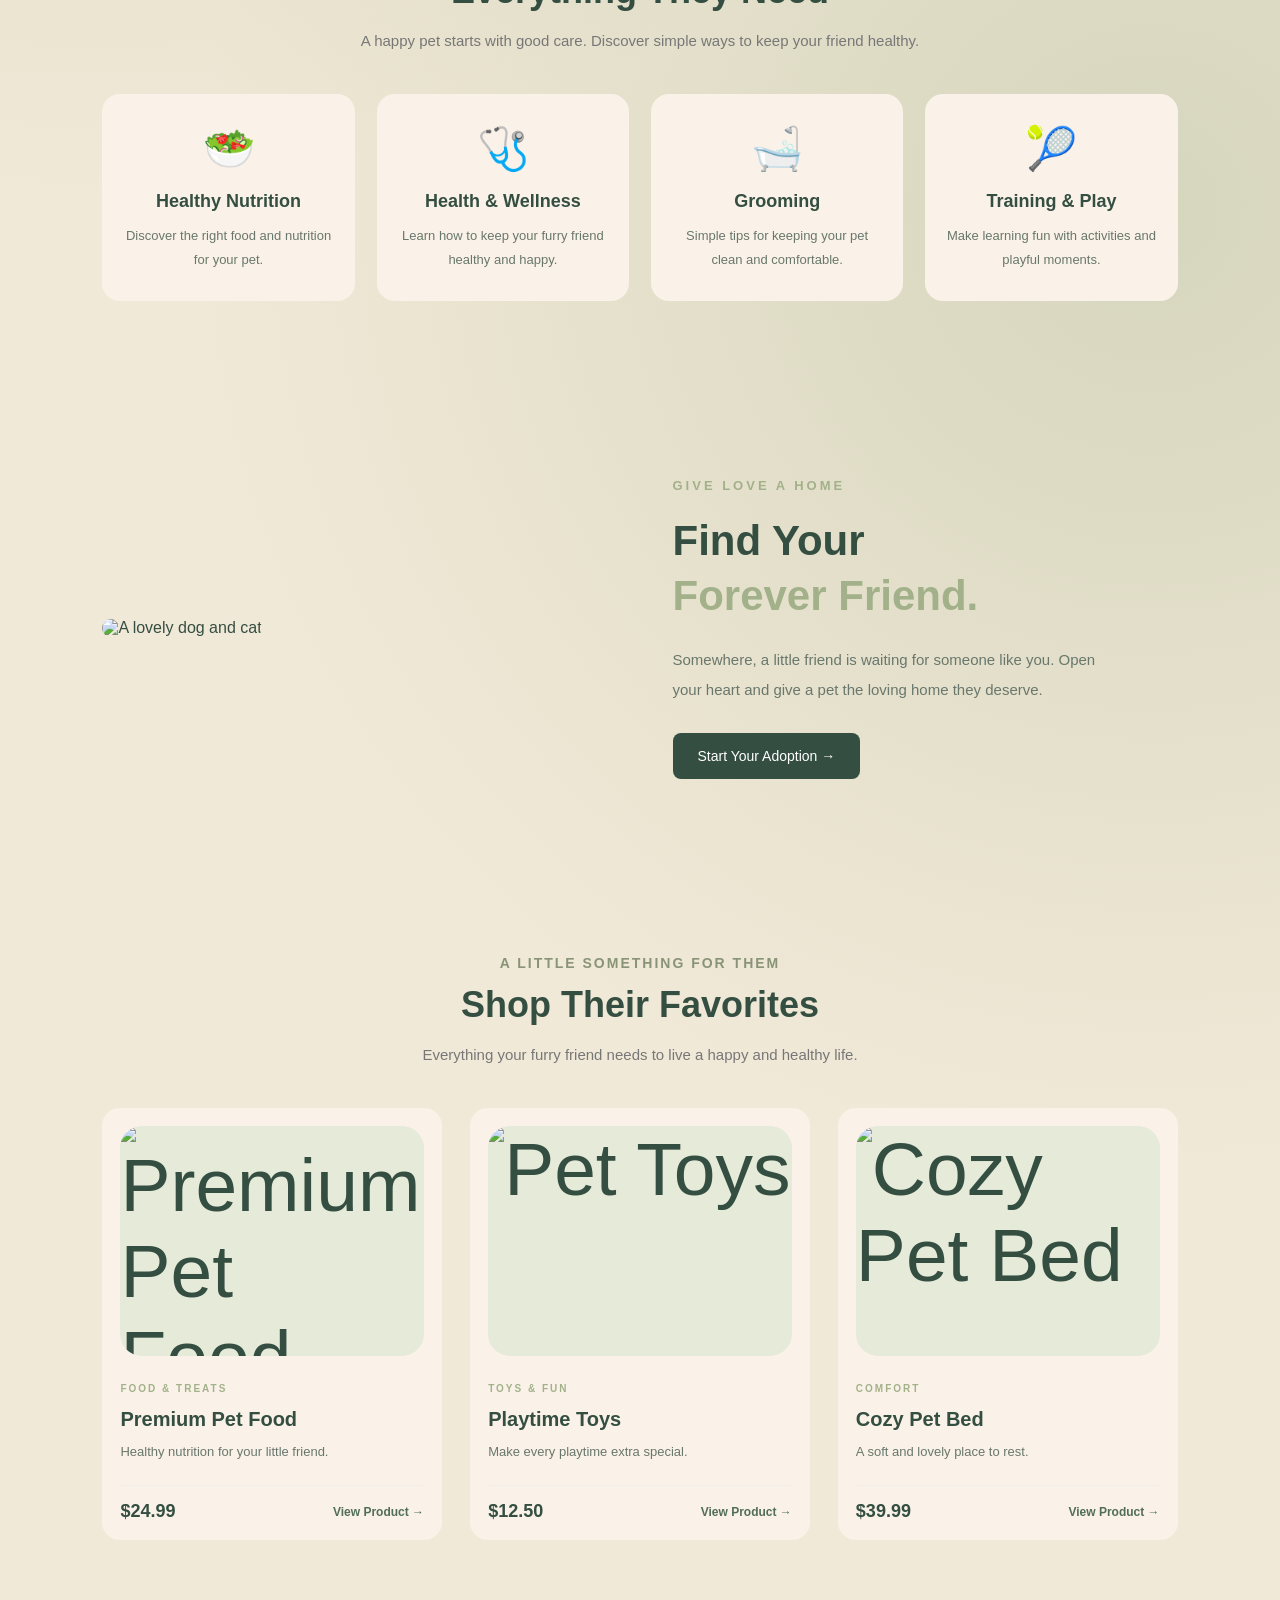
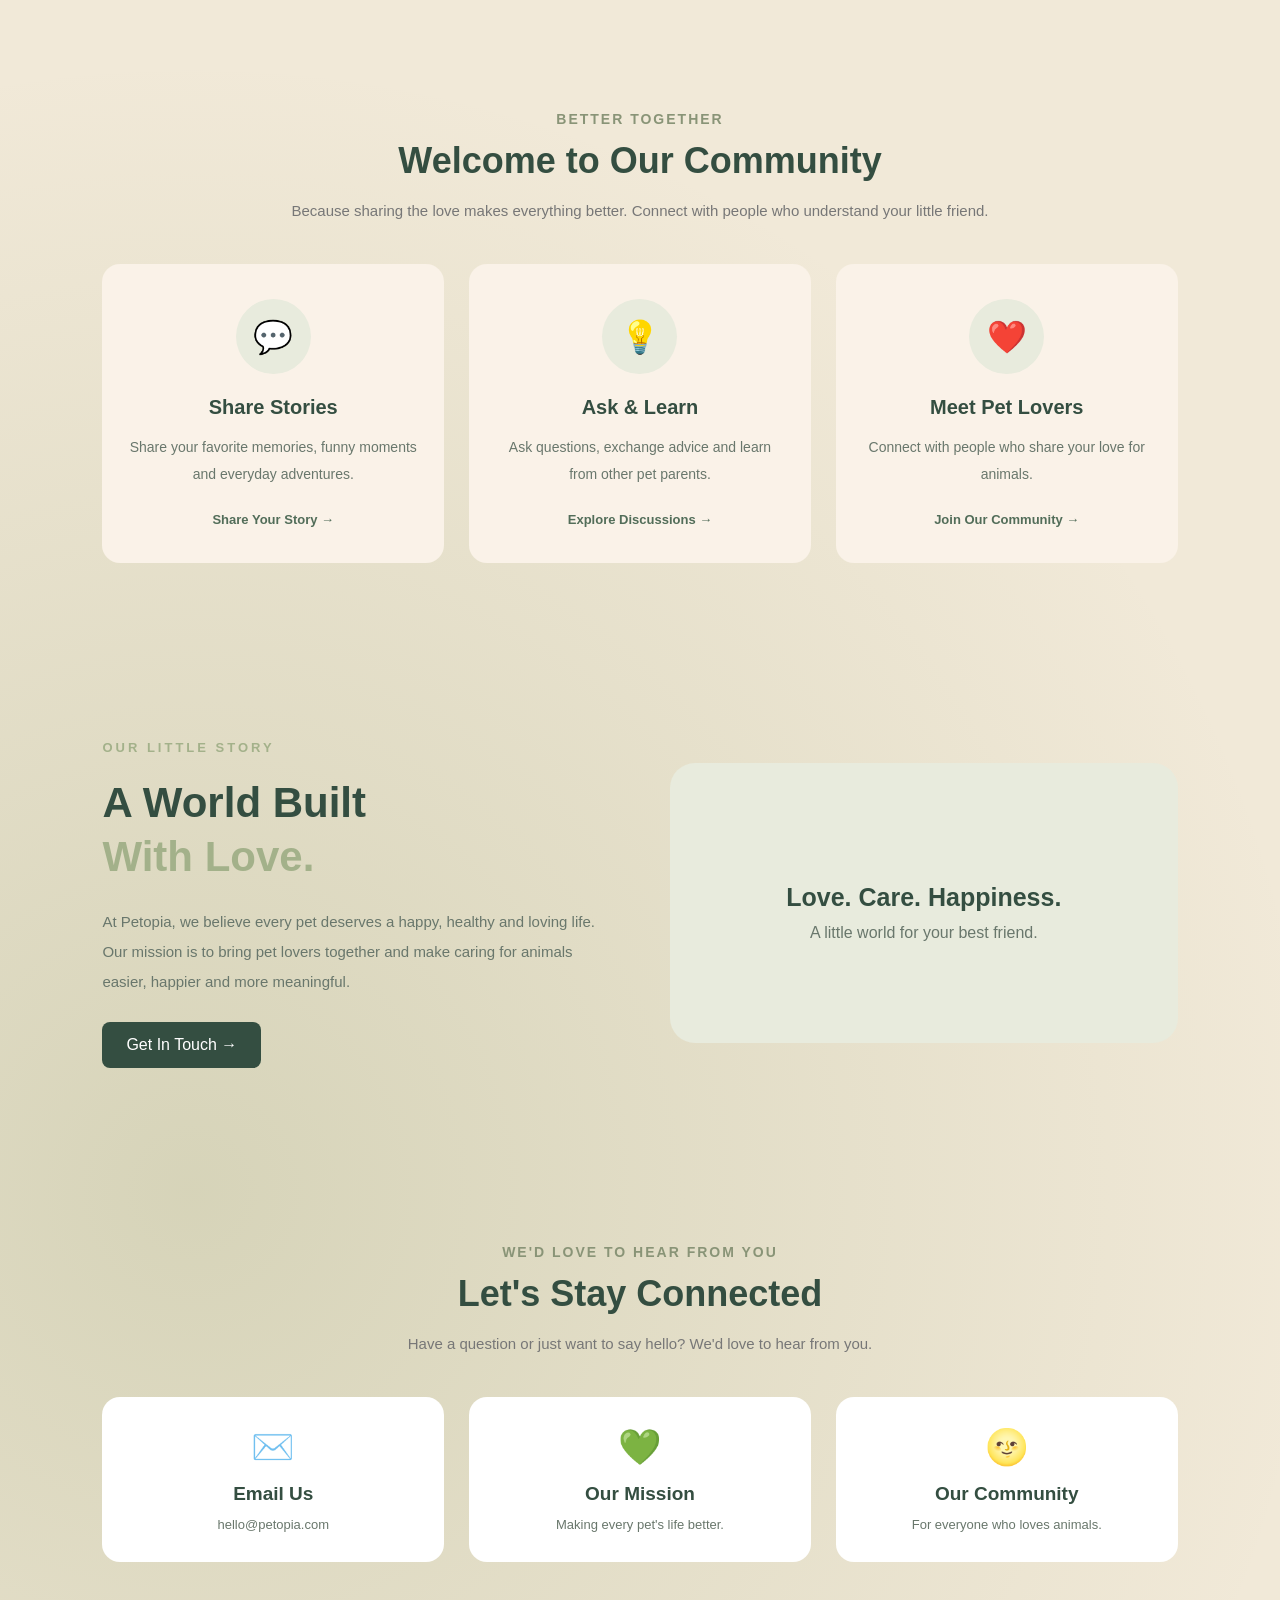
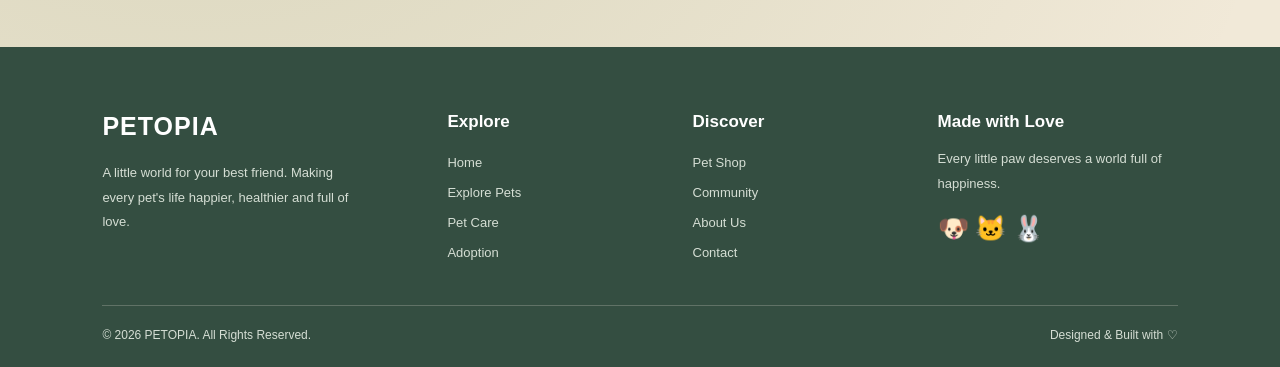
==== commit 8283ae00: "Update index.html" ====
--- a/index.html
+++ b/index.html
@@ -82,7 +82,7 @@
 
         <div class="hero-image">
 
-            <img src="images/hero-pets.png"
+            <img src="images/hero-pets.PNG"
                  alt="A lovely dog and cat together">
 
         </div>
@@ -552,4 +552,4 @@
 
 </footer>
 </body>
-</html>+</html>
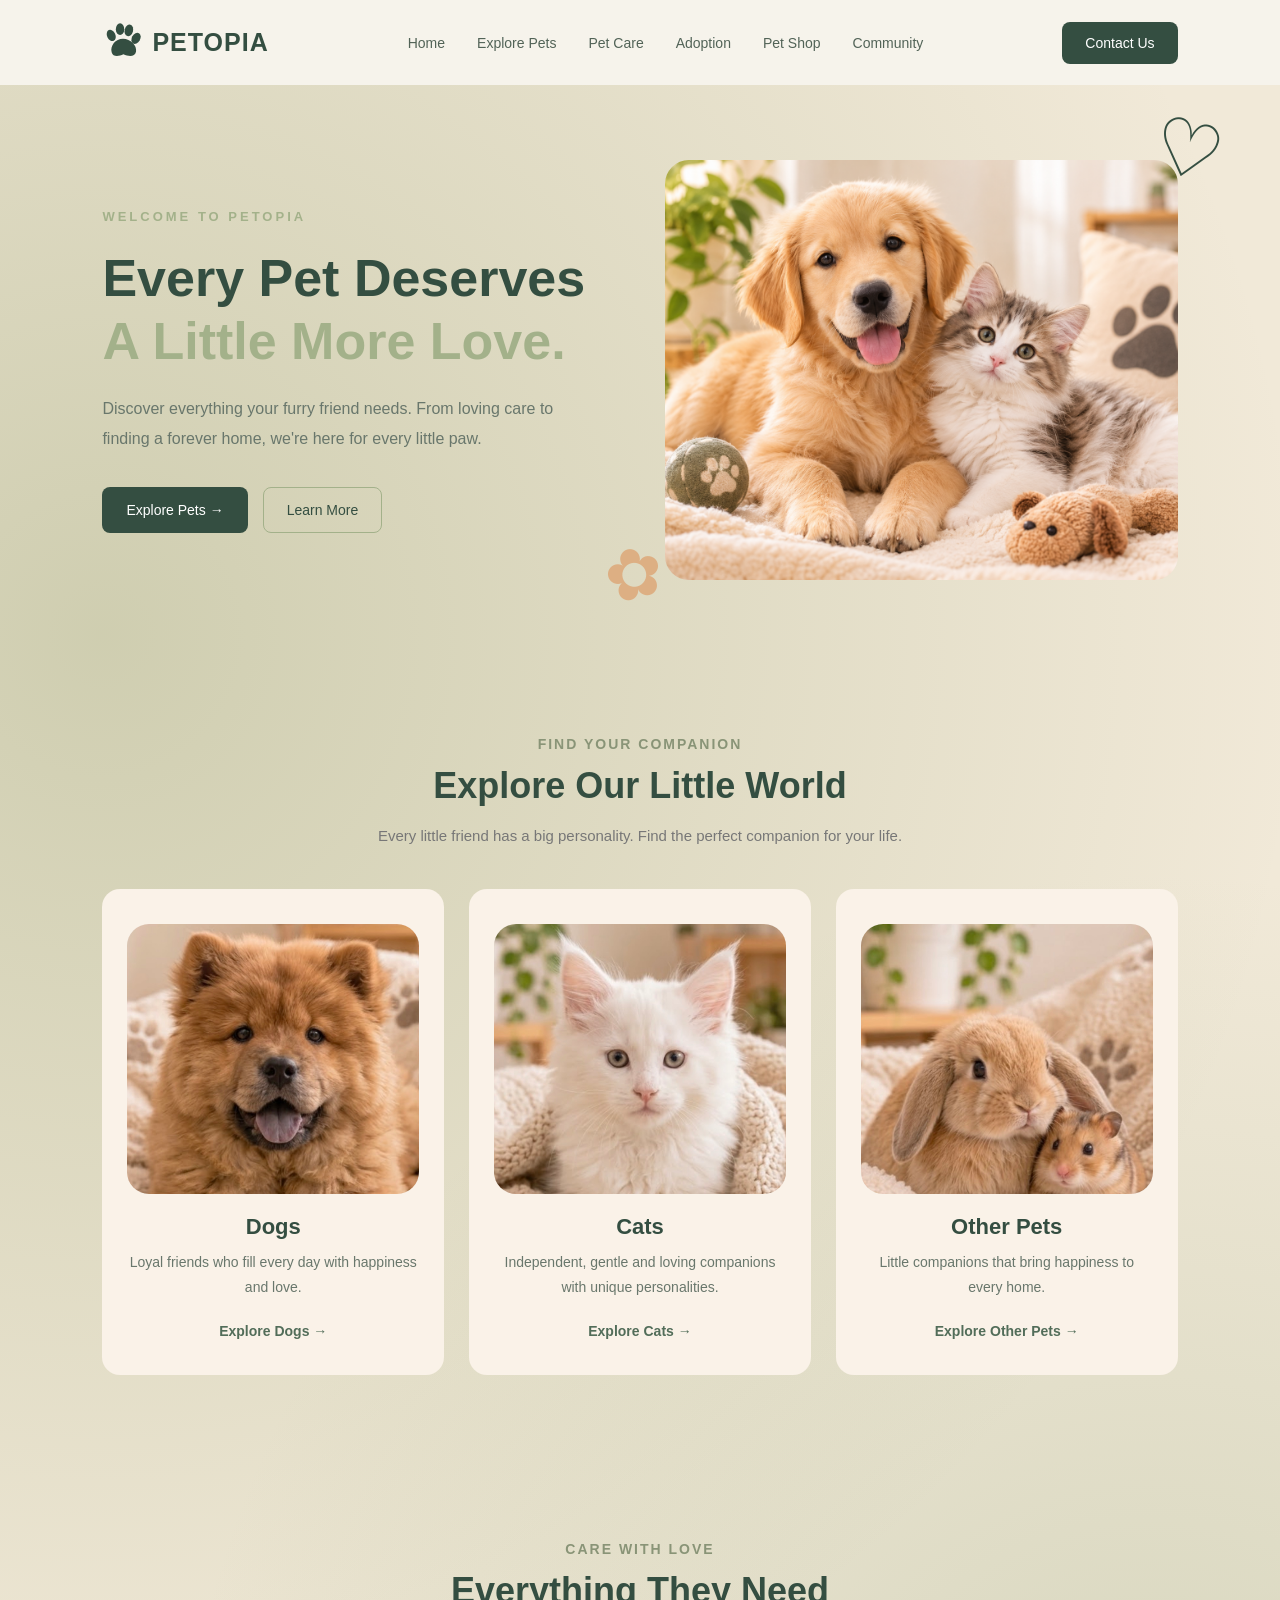
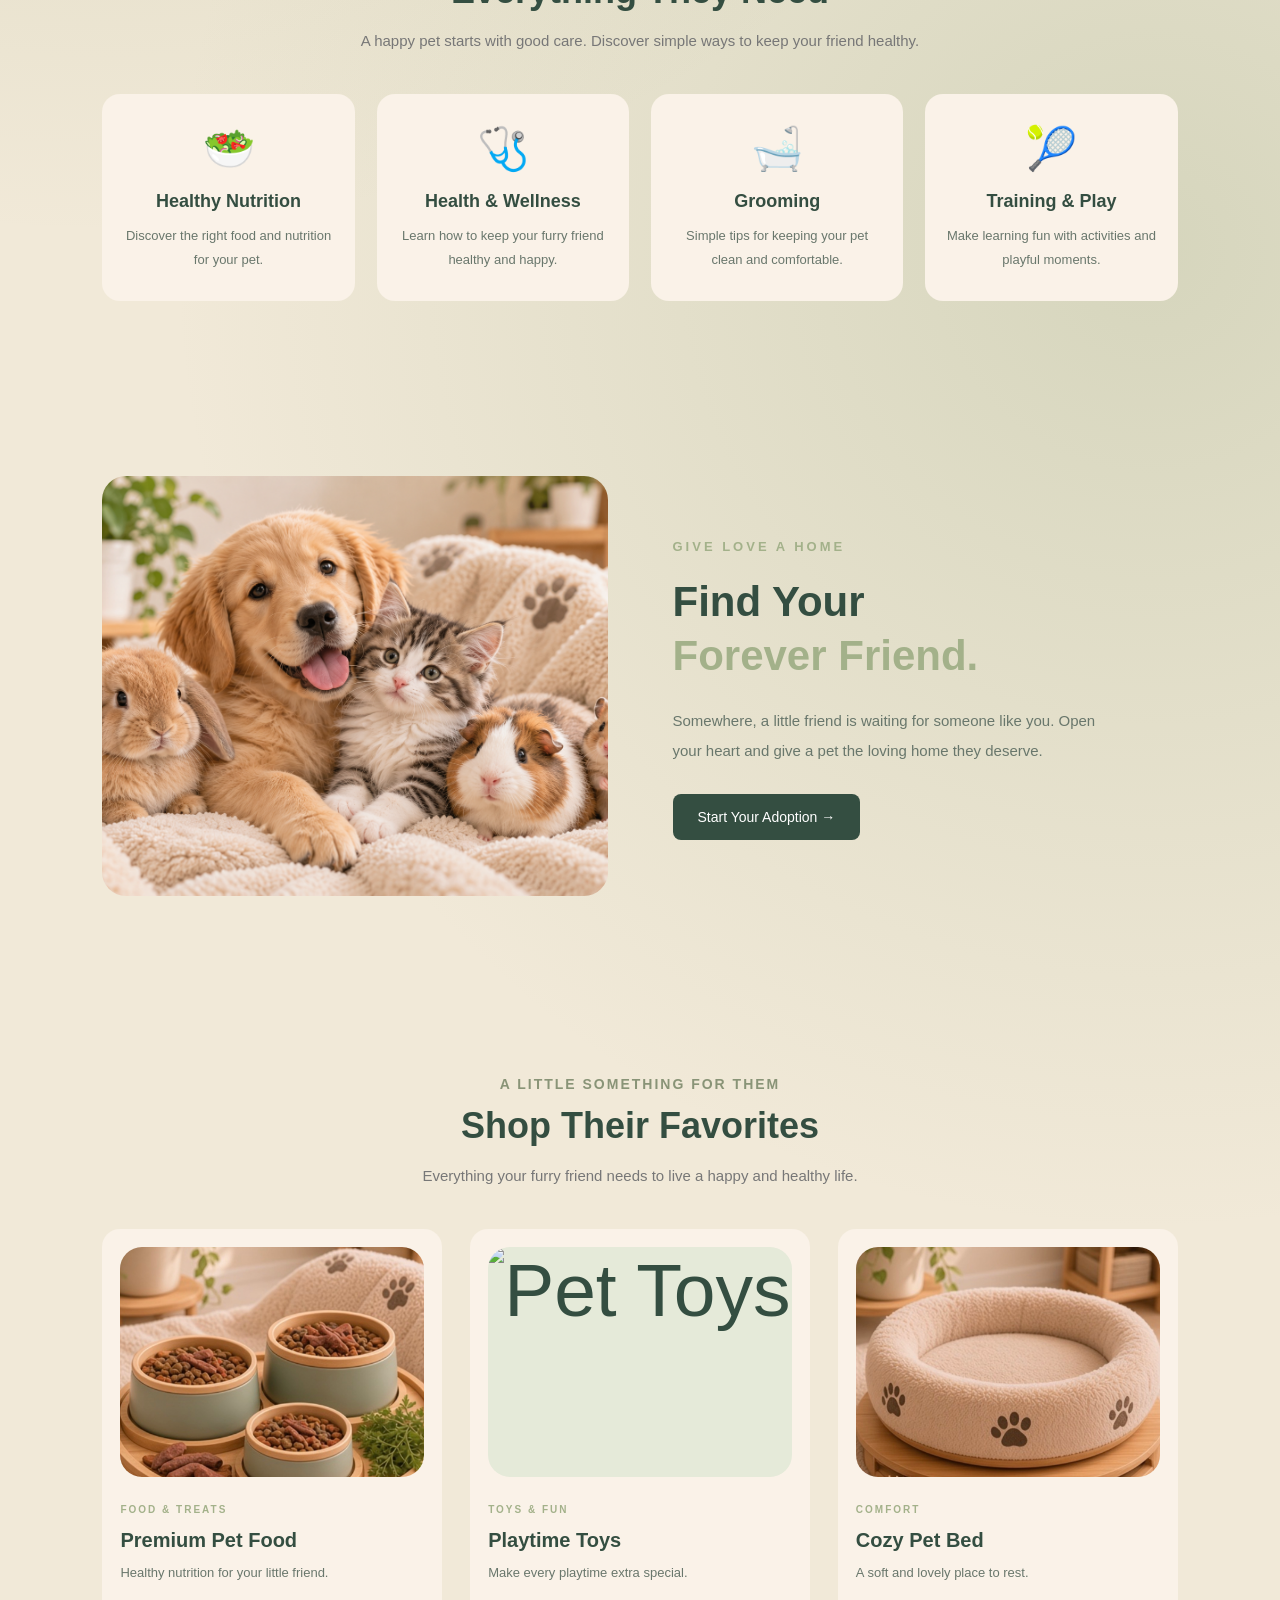
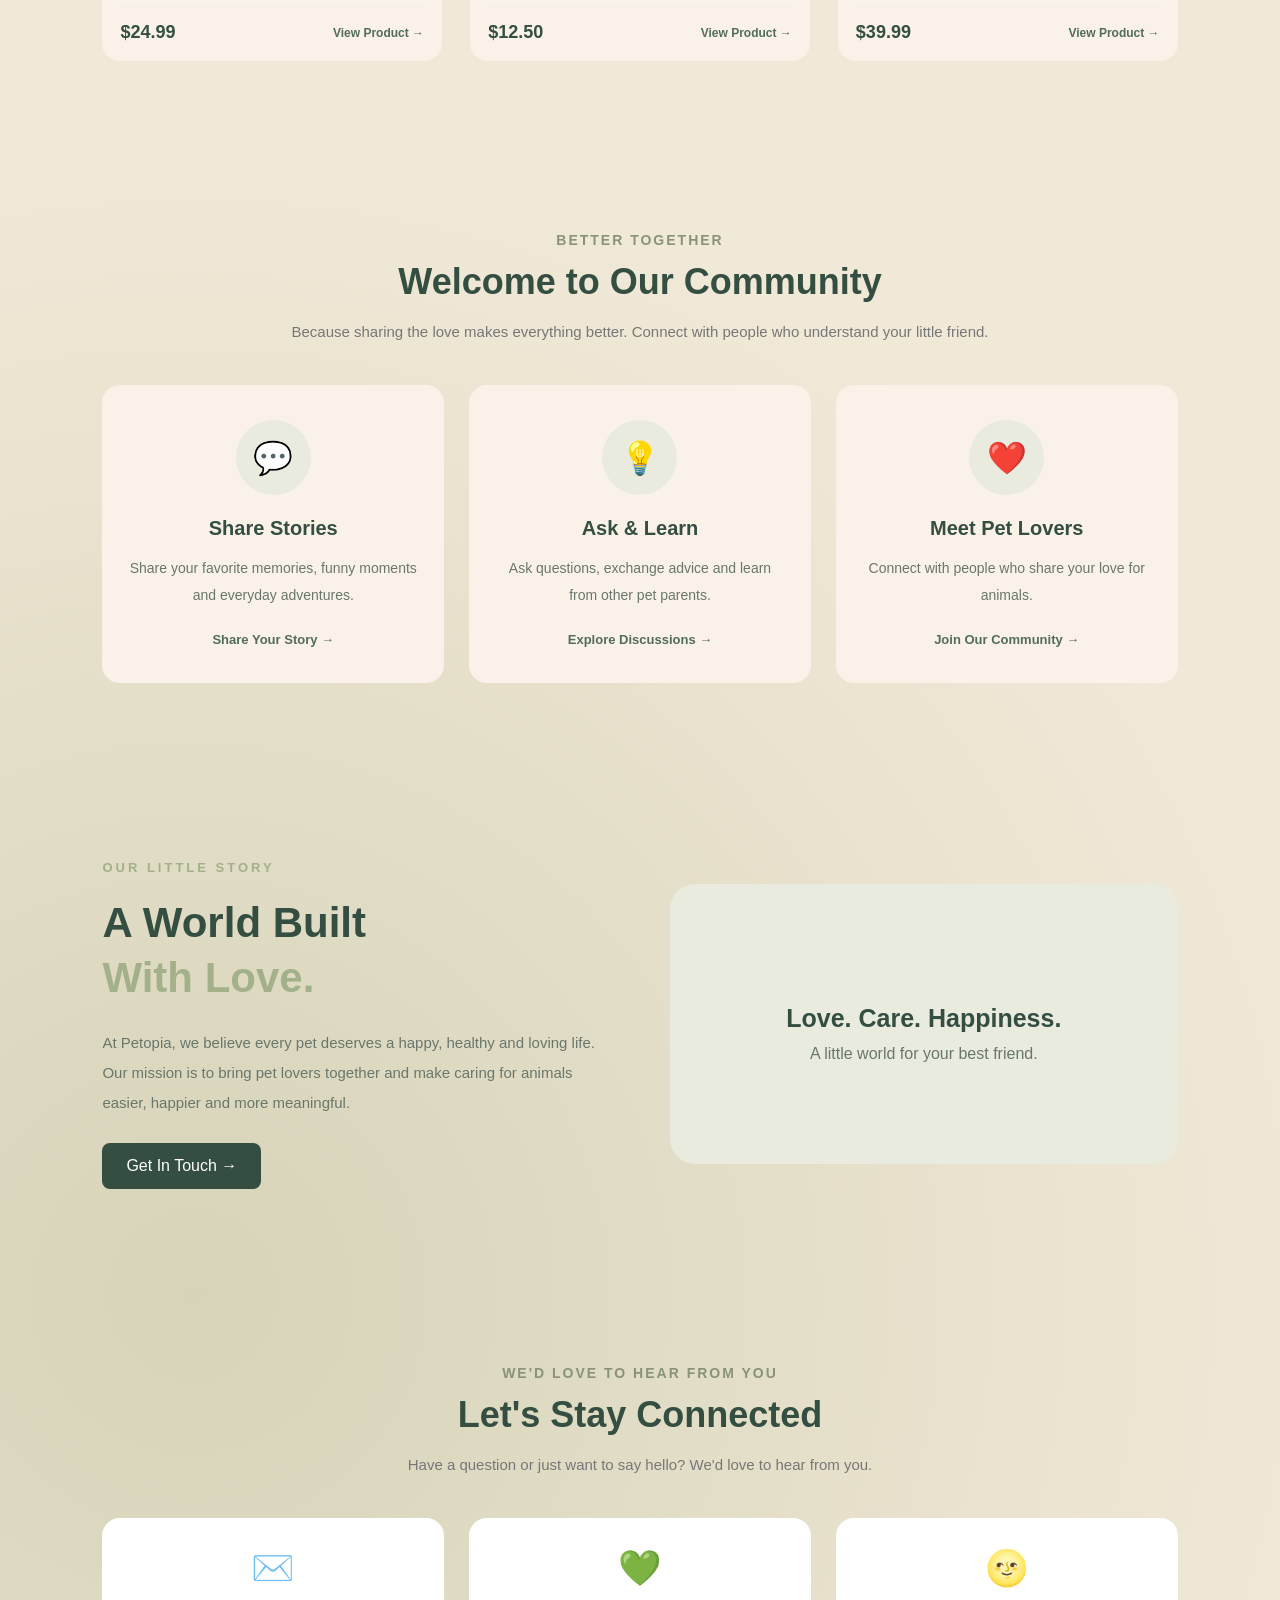
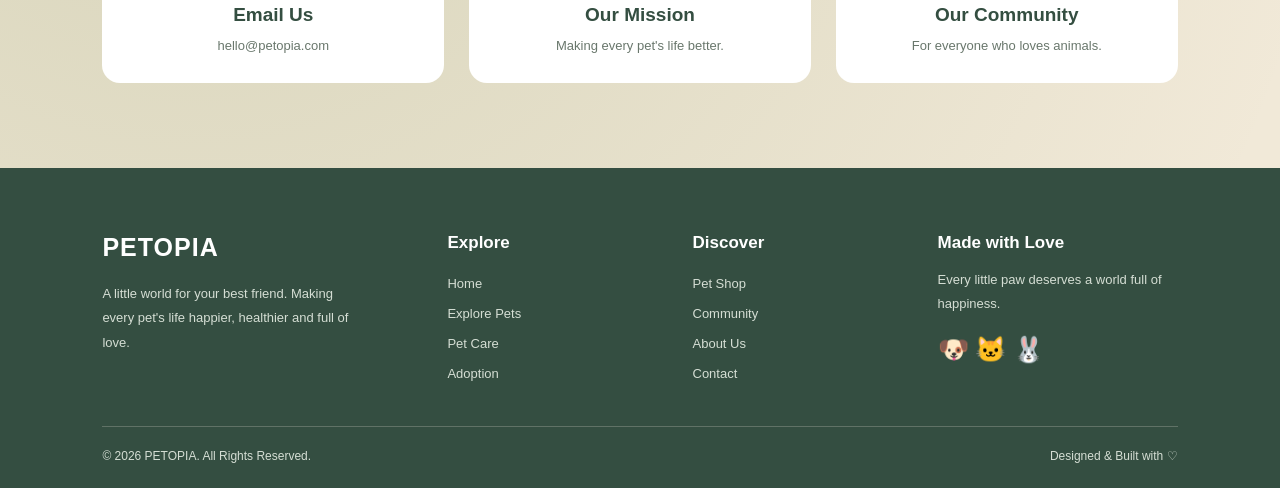
==== commit 8af56eaf: "Update index.html" ====
--- a/index.html
+++ b/index.html
@@ -111,7 +111,7 @@
     <div class="pet-card">
 
         <img class="pet-card-image"
-             src="images/dog1.jpeg"
+             src="images/dog1.JPG"
              alt="Dogs">
 
         <h3>Dogs</h3>
@@ -129,7 +129,7 @@
     <div class="pet-card">
 
         <img class="pet-card-image"
-             src="images/cat1.jpeg"
+             src="images/cat1.JPG"
              alt="Cats">
 
         <h3>Cats</h3>
@@ -147,7 +147,7 @@
     <div class="pet-card">
 
         <img class="pet-card-image"
-             src="images/rab1.jpeg"
+             src="images/rab1.JPG"
              alt="Small Pets">
 
         <h3>Other Pets</h3>
@@ -217,7 +217,7 @@
 
     <div class="adoption-image">
 
-        <img src="images/adopt.png"
+        <img src="images/adopt.PNG"
              alt="A lovely dog and cat">
 
     </div>
@@ -269,7 +269,7 @@
         <div class="shop-card">
 
             <div class="product-image food">
-    <img src="images/pet-food.jpeg" alt="Premium Pet Food">
+    <img src="images/pet-food.JPG" alt="Premium Pet Food">
 </div>
 
             <span class="product-category">FOOD & TREATS</span>
@@ -289,7 +289,7 @@
         <div class="shop-card">
 
            <div class="product-image toys">
-    <img src="images/prt-toy.jpeg" alt="Pet Toys">
+    <img src="images/prt-toy.JPG" alt="Pet Toys">
 </div>
 
             <span class="product-category">TOYS & FUN</span>
@@ -309,7 +309,7 @@
         <div class="shop-card">
 
            <div class="product-image bed">
-    <img src="images/pet-bed.jpeg" alt="Cozy Pet Bed">
+    <img src="images/pet-bed.JPG" alt="Cozy Pet Bed">
 </div>
 
             <span class="product-category">COMFORT</span>
